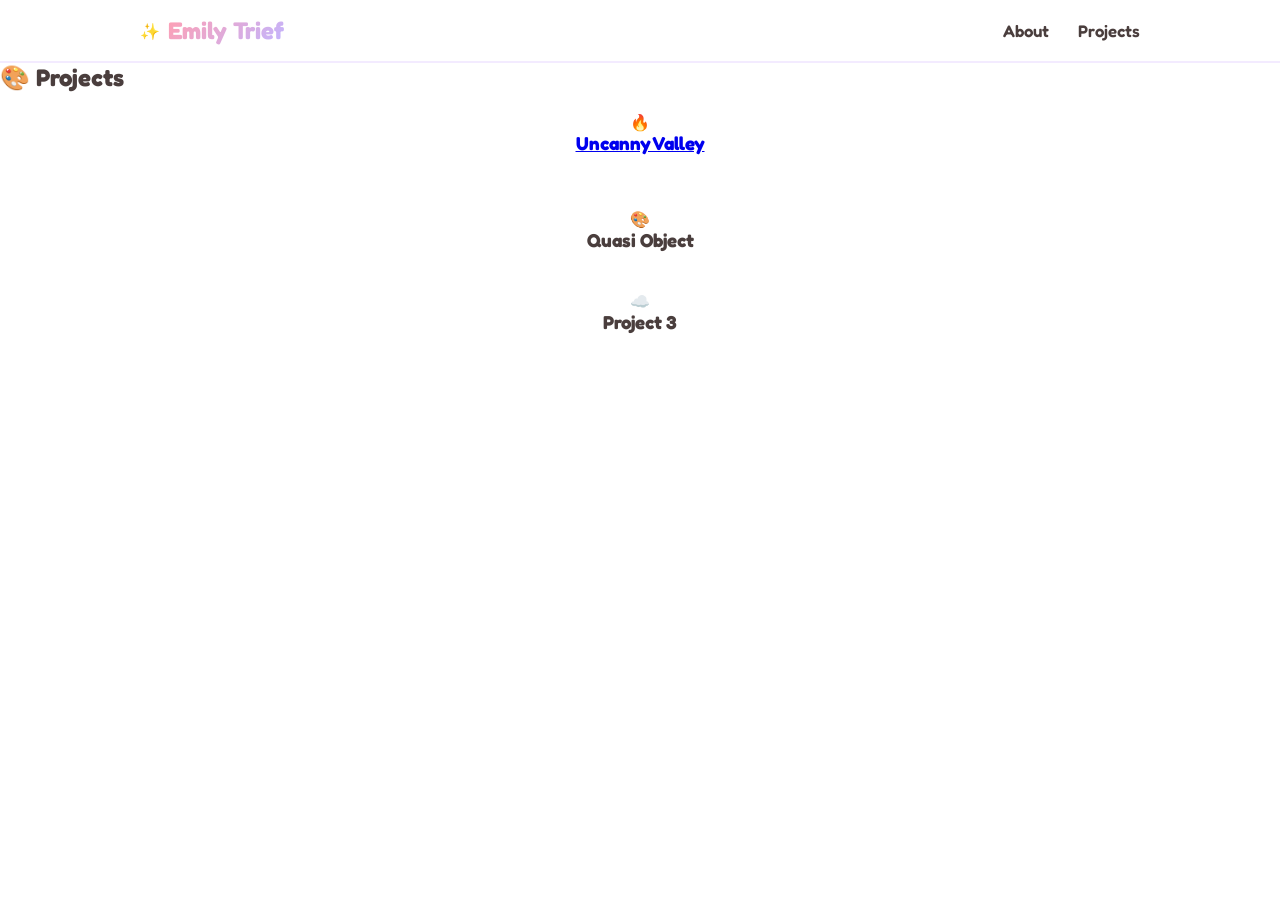
==== index.html @ 5f61d6f7 "Update index.html" ====
<!DOCTYPE html>
<html lang="en">
<head>
  <meta charset="UTF-8">
  <meta name="viewport" content="width=device-width, initial-scale=1.0">
  <meta name="description" content="Welcome to Emily Trief's portfolio. Designer, developer, and creator of cute, delightful, and interactive web experiences.">
  <title>Emily Trief's Portfolio</title>
  <link rel="preconnect" href="https://fonts.googleapis.com">
  <link rel="preconnect" href="https://fonts.gstatic.com" crossorigin>
  <link href="https://fonts.googleapis.com/css2?family=Fredoka:wght@300..700&display=swap" rel="stylesheet">
  <link rel="stylesheet" href="style.css">
</head>
<body>
  <div class="bg-pattern" id="bg-pattern"></div>
  <div class="floating-doodles" id="floating-doodles"></div>

  <header class="app-header">
    <div class="header-container">
      <a href="#" class="logo-area">
        <span class="logo-emoji">✨</span>
        <span class="logo-text">Emily Trief</span>
      </a>
      <nav class="nav-links" aria-label="Main Navigation">
        <a href="#about" class="nav-link">About</a>
        <a href="#projects" class="nav-link">Projects</a>
      </nav>
    </div>
  </header>

  <section id="projects" class="projects-section" aria-labelledby="projects-heading">
    <h2 id="projects-heading" class="section-title"><span class="title-emoji">🎨</span> Projects</h2>

    <div class="projects-grid">
      <article class="project-card card">
        <div class="project-icon">🔥</div>
        <h3 class="project-title"><a href="uncanny.html">Uncanny Valley</a></h3>
        <div class="project-tags"></div>
      </article>

      <article class="project-card card">
        <div class="project-icon">🎨</div>
        <h3 class="project-title">Quasi Object</h3>
        <model-viewer
            src="assets/quasi-object.glb"
            poster="path/to/poster-image.png"
            alt="A 3D model of a creative artifact"
            shadow-intensity="1"
            camera-controls
            auto-rotate
            ar>
        </model-viewer>
    </section>

      <article class="project-card card">
        <div class="project-icon">☁️</div>
        <h3 class="project-title">Project 3</h3>
        <div class="project-tags"></div>
      </article>
    </div>
  </section>

  <script src="script.js"></script>
</body>
</html>
---- style.css ----
/* Theme Variables */
:root {
  /* Default Theme: Peach & Lavender accents on White background */
  --bg-primary: #ffffff;
  --bg-secondary: #faf9ff;
  --text-main: #4a3e3d;
  --text-muted: #8d7e7c;
  --accent-color: #ff9fb2;
  --accent-hover: #ff7e98;
  --accent-secondary: #c2b5ff;
  --accent-secondary-hover: #a894ff;
  --pattern-color: #f1ecff;
  --doodle-color: rgba(194, 181, 255, 0.22);

  --card-bg: rgba(255, 255, 255, 0.88);
  --card-border: #f3ebff;
  --card-shadow: 0 10px 30px rgba(181, 163, 255, 0.12);
  --input-border: #f0e7ff;
}/* Base Styles */
* {
  box-sizing: border-box;
  margin: 0;
  padding: 0;
  font-family: 'Fredoka', 'Quicksand', 'Nunito', sans-serif;
  transition: background-color 0.4s ease, border-color 0.4s ease;
}
html {
  scroll-behavior: smooth;
}
body {
  background-color: var(--bg-primary);
  color: var(--text-main);
  min-height: 100vh;
  display: flex;
  flex-direction: column;
  position: relative;
  overflow-x: hidden;
}
/* Header & Navigation */
.app-header {
  padding: 1rem 2rem;
  background-color: rgba(255, 255, 255, 0.7);
  backdrop-filter: blur(10px);
  -webkit-backdrop-filter: blur(10px);
  border-bottom: 2px solid var(--card-border);
  position: sticky;
  top: 0;
  z-index: 10;
}
.header-container {
  max-width: 1000px;
  margin: 0 auto;
  display: flex;
  justify-content: space-between;
  align-items: center;
}
.logo-area {
  display: flex;
  align-items: center;
  gap: 0.5rem;
  text-decoration: none;
}
.logo-text {
  font-size: 1.5rem;
  font-weight: 700;
  background: linear-gradient(135deg, var(--accent-color), var(--accent-secondary));
  -webkit-background-clip: text;
  -webkit-text-fill-color: transparent;
  background-clip: text;
}
.nav-links {
  display: flex;
  gap: 1.8rem;
}
.nav-link {
  text-decoration: none;
  color: var(--text-main);
  font-size: 1.05rem;
  font-weight: 600;
  position: relative;
  padding: 0.2rem 0;
}
.nav-link::after {
  content: '';
  position: absolute;
  bottom: 0;
  left: 0;
  width: 0;
  height: 3px;
  background: var(--accent-color);
  border-radius: 4px;
  transition: width 0.3s ease;
}
.nav-link:hover::after {
  width: 100%;
}
.theme-toggle {
  background: var(--card-bg);
  border: 2px solid var(--card-border);
  padding: 0.5rem 1rem;
  border-radius: 30px;
  color: var(--text-main);
  cursor: pointer;
  display: flex;
  align-items: center;
  gap: 0.4rem;
  font-weight: 600;
  font-size: 0.9rem;
  box-shadow: 0 4px 8px rgba(0, 0, 0, 0.02);
  transition: transform 0.2s ease, box-shadow 0.2s ease;
}
.theme-toggle:hover {
  transform: scale(1.05);
  box-shadow: 0 6px 12px rgba(181, 163, 255, 0.12);
}
/* Particle Effects Container */
.particle-container {
  position: fixed;
  top: 0;
  left: 0;
  width: 100vw;
  height: 100vh;
  pointer-events: none;
  z-index: 99;
}
.particle {
  position: absolute;
  font-size: 1.5rem;
  pointer-events: none;
  animation: particle-fly 1.2s forwards cubic-bezier(0.1, 0.8, 0.3, 1);
}
@keyframes particle-fly {
  0% {
    transform: translate(-50%, -50%) scale(0) rotate(0deg);
    opacity: 1;
  }
  100% {
    transform: translate(calc(-50% + var(--dx)), calc(-50% + var(--dy))) scale(var(--sc)) rotate(var(--rot));
    opacity: 0;
  }
}
/* Main Layout */
.main-content {
  flex: 1;
  max-width: 1000px;
  width: 100%;
  margin: 0 auto;
  padding: 2.5rem 1.5rem;
}
.portfolio-container {
  display: flex;
  flex-direction: column;
  gap: 2.5rem;
}
.project-card {
  text-align: center;
  padding: 20px;
}

.project-tags {
  margin-top: 15px;
}

.tag {
  display: inline-block;
  margin: 0 4px;
}
model-viewer {
    width: 100%;
    height: 500px; /* Adjust based on your design */
    background-color: #f9f9f9;
    border-radius: 8px;
    --poster-color: transparent;
}

.model-container {
    padding: 2rem 5%;
    text-align: center;
}
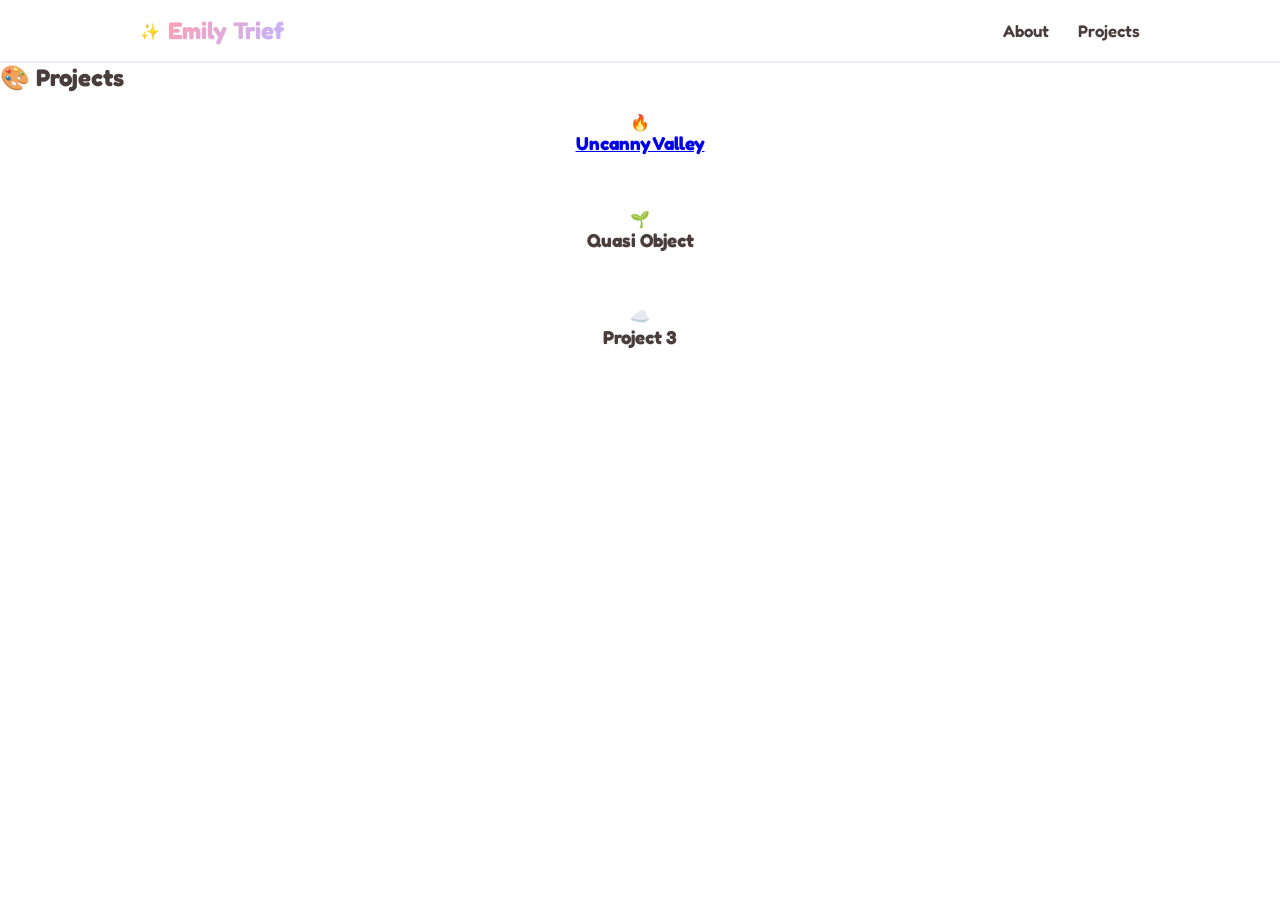
==== commit 3c9bbf8a: "add quasi-object piece" ====
--- a/index.html
+++ b/index.html
@@ -38,18 +38,10 @@
       </article>
 
       <article class="project-card card">
-        <div class="project-icon">🎨</div>
+        <div class="project-icon">🌱</div>
         <h3 class="project-title">Quasi Object</h3>
-        <model-viewer
-            src="assets/quasi-object.glb"
-            poster="path/to/poster-image.png"
-            alt="A 3D model of a creative artifact"
-            shadow-intensity="1"
-            camera-controls
-            auto-rotate
-            ar>
-        </model-viewer>
-    </section>
+        <div class="project-tags"></div>
+      </article>
 
       <article class="project-card card">
         <div class="project-icon">☁️</div>
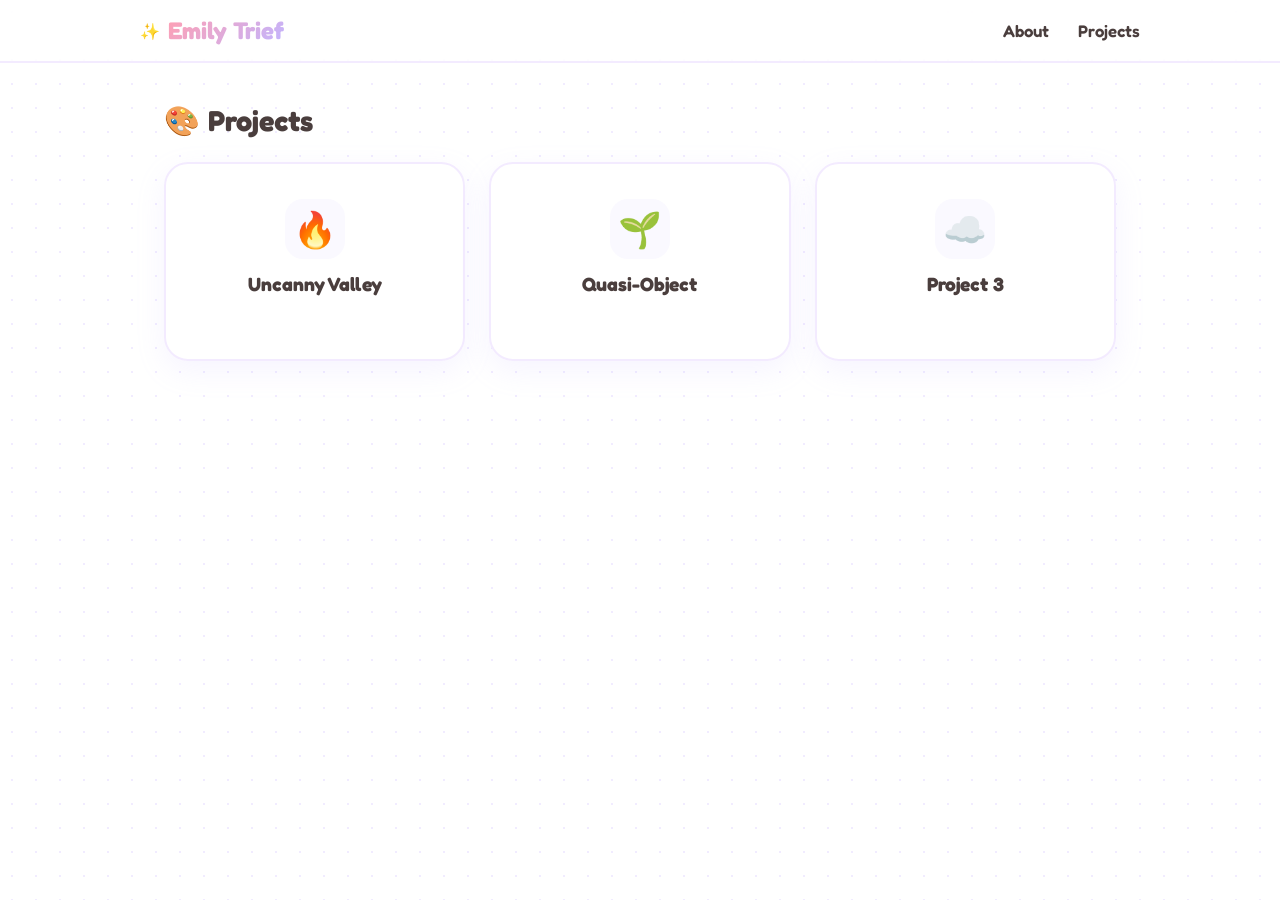
==== commit ae9d10a4: "gemini fix things" ====
--- a/index.html
+++ b/index.html
@@ -39,7 +39,7 @@
 
       <article class="project-card card">
         <div class="project-icon">🌱</div>
-        <h3 class="project-title">Quasi Object</h3>
+        <h3 class="project-title">Quasi-Object</h3>
         <div class="project-tags"></div>
       </article>
 
--- a/style.css
+++ b/style.css
@@ -139,22 +139,141 @@
     opacity: 0;
   }
 }
-/* Main Layout */
-.main-content {
-  flex: 1;
+
+/* Background Dotted Grid */
+.bg-pattern {
+  position: absolute;
+  top: 0;
+  left: 0;
+  width: 100%;
+  height: 100%;
+  z-index: -2;
+  background-image: radial-gradient(var(--pattern-color) 1.5px, transparent 1.5px);
+  background-size: 24px 24px;
+  pointer-events: none;
+}
+
+/* Background floating SVG doodles */
+.floating-doodles {
+  position: absolute;
+  top: 0;
+  left: 0;
+  width: 100%;
+  height: 100%;
+  z-index: -1;
+  pointer-events: none;
+  overflow: hidden;
+}
+
+.doodle {
+  position: absolute;
+  fill: none;
+  stroke: var(--doodle-color);
+  stroke-width: 2.5;
+  stroke-linecap: round;
+  stroke-linejoin: round;
+  animation: float-doodle 20s infinite linear;
+  opacity: 0.85;
+}
+
+@keyframes float-doodle {
+  0% {
+    transform: translateY(110vh) rotate(0deg) scale(1);
+  }
+  50% {
+    transform: translateY(50vh) rotate(180deg) scale(1.1);
+  }
+  100% {
+    transform: translateY(-10vh) rotate(360deg) scale(1);
+  }
+}
+
+/* Main Layout & Sections */
+.projects-section {
   max-width: 1000px;
   width: 100%;
   margin: 0 auto;
   padding: 2.5rem 1.5rem;
 }
-.portfolio-container {
+
+.section-title {
+  font-size: 1.8rem;
+  font-weight: 700;
+  margin-bottom: 1.5rem;
+  display: flex;
+  align-items: center;
+  gap: 0.5rem;
+}
+
+.title-emoji {
+  animation: logo-bounce 2s infinite ease-in-out;
+}
+
+@keyframes logo-bounce {
+  0%, 100% { transform: translateY(0); }
+  50% { transform: translateY(-5px); }
+}
+
+/* Glassmorphism Card Style */
+.card {
+  background: var(--card-bg);
+  border: 2px solid var(--card-border);
+  border-radius: 24px;
+  padding: 2.2rem;
+  box-shadow: var(--card-shadow);
+  backdrop-filter: blur(12px);
+  -webkit-backdrop-filter: blur(12px);
+}
+
+/* Projects Grid Layout */
+.projects-grid {
+  display: grid;
+  grid-template-columns: repeat(auto-fit, minmax(280px, 1fr));
+  gap: 1.5rem;
+  margin-top: 1.2rem;
+}
+
+.project-card {
   display: flex;
   flex-direction: column;
-  gap: 2.5rem;
-}
-.project-card {
+  align-items: center;
+  gap: 0.8rem;
   text-align: center;
-  padding: 20px;
+  transition: transform 0.3s cubic-bezier(0.175, 0.885, 0.32, 1.275), border-color 0.3s ease, box-shadow 0.3s ease;
+  cursor: pointer;
+  text-decoration: none;
+}
+
+.project-card:hover {
+  transform: translateY(-8px);
+  border-color: var(--accent-secondary);
+  box-shadow: 0 15px 30px rgba(181, 163, 255, 0.15);
+}
+
+.project-icon {
+  font-size: 2.2rem;
+  width: 60px;
+  height: 60px;
+  background: var(--bg-secondary);
+  border-radius: 18px;
+  display: flex;
+  align-items: center;
+  justify-content: center;
+}
+
+.project-title {
+  font-size: 1.2rem;
+  font-weight: 700;
+}
+
+.project-title a {
+  text-decoration: none;
+  color: var(--text-main);
+  transition: color 0.2s ease;
+}
+
+.project-title a:hover {
+  color: var(--accent-color);
 }
 
 .project-tags {
@@ -165,15 +284,19 @@
   display: inline-block;
   margin: 0 4px;
 }
+
+/* 3D Model Viewer Styles */
 model-viewer {
-    width: 100%;
-    height: 500px; /* Adjust based on your design */
-    background-color: #f9f9f9;
-    border-radius: 8px;
-    --poster-color: transparent;
+  width: 100%;
+  height: 400px;
+  background-color: #f9f9f9;
+  border-radius: 12px;
+  --poster-color: transparent;
+  display: block;
 }
 
 .model-container {
-    padding: 2rem 5%;
-    text-align: center;
-}
+  padding: 2rem 5%;
+  text-align: center;
+}
+
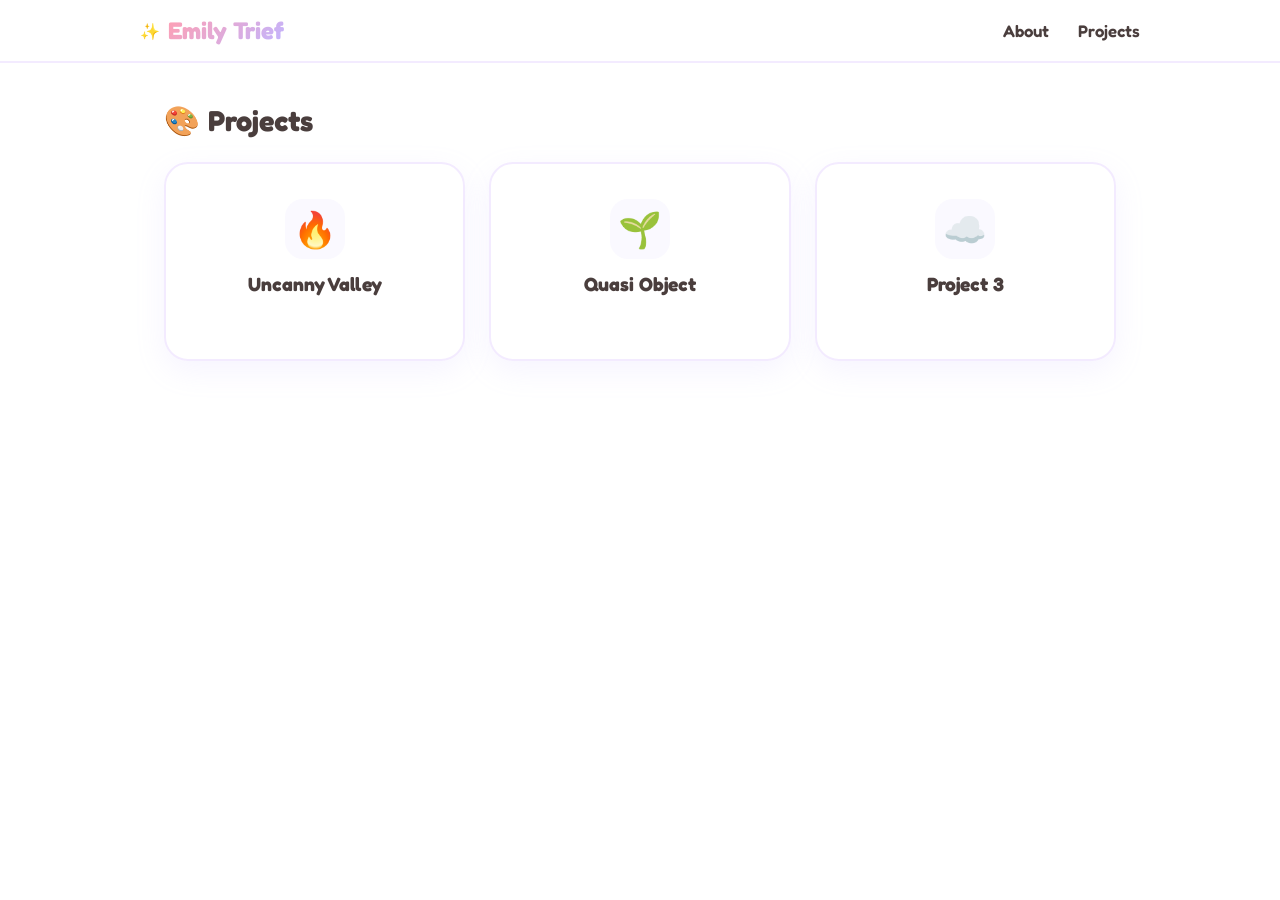
==== commit 44ec8405: "idk" ====
--- a/index.html
+++ b/index.html
@@ -11,7 +11,6 @@
   <link rel="stylesheet" href="style.css">
 </head>
 <body>
-  <div class="bg-pattern" id="bg-pattern"></div>
   <div class="floating-doodles" id="floating-doodles"></div>
 
   <header class="app-header">
@@ -39,7 +38,7 @@
 
       <article class="project-card card">
         <div class="project-icon">🌱</div>
-        <h3 class="project-title">Quasi-Object</h3>
+        <h3 class="project-title"><a href="quasi-object.html">Quasi Object</a></h3>
         <div class="project-tags"></div>
       </article>
 
--- a/style.css
+++ b/style.css
@@ -140,18 +140,7 @@
   }
 }
 
-/* Background Dotted Grid */
-.bg-pattern {
-  position: absolute;
-  top: 0;
-  left: 0;
-  width: 100%;
-  height: 100%;
-  z-index: -2;
-  background-image: radial-gradient(var(--pattern-color) 1.5px, transparent 1.5px);
-  background-size: 24px 24px;
-  pointer-events: none;
-}
+
 
 /* Background floating SVG doodles */
 .floating-doodles {
@@ -299,4 +288,3 @@
   padding: 2rem 5%;
   text-align: center;
 }
-
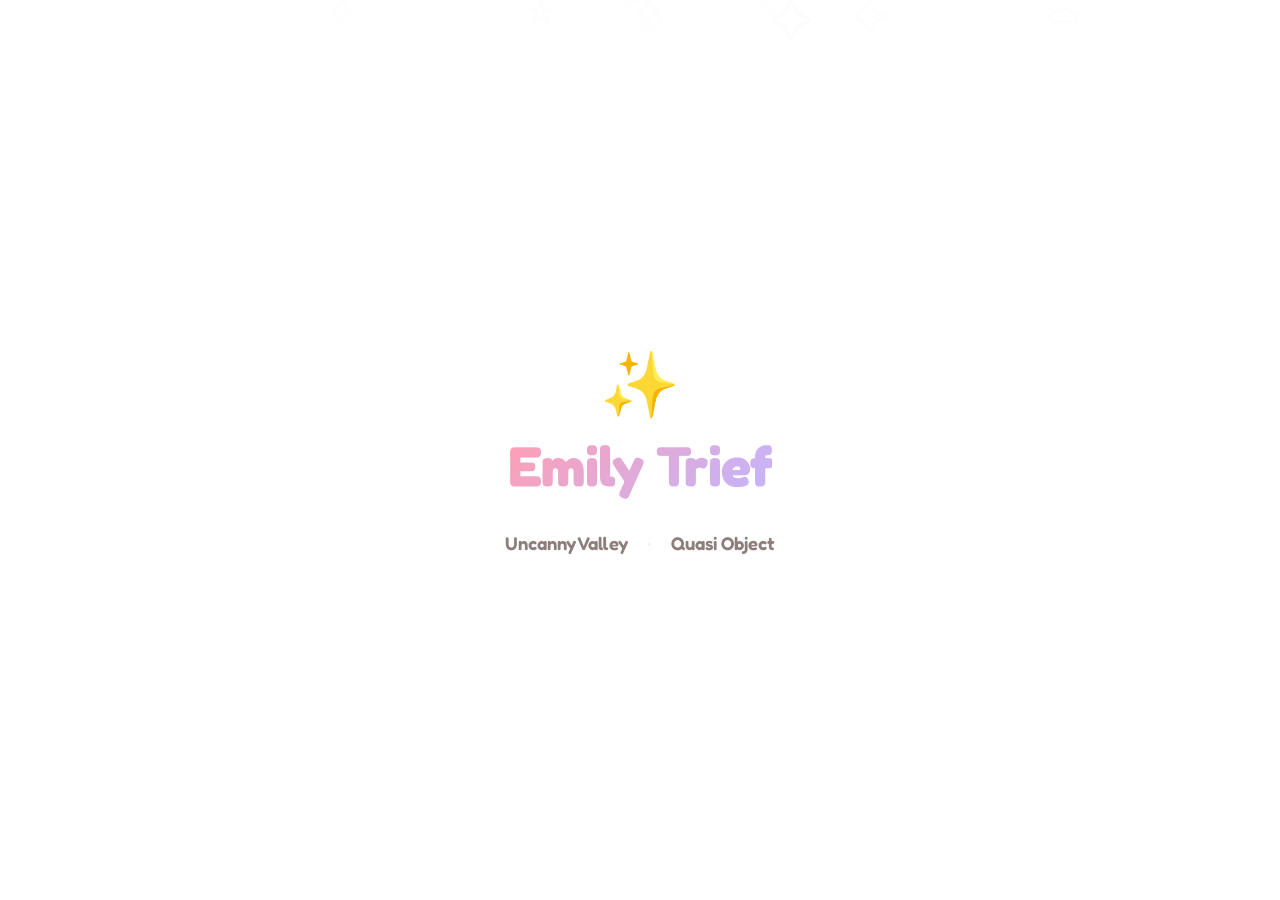
==== commit 43883854: "update" ====
--- a/index.html
+++ b/index.html
@@ -10,45 +10,18 @@
   <link href="https://fonts.googleapis.com/css2?family=Fredoka:wght@300..700&display=swap" rel="stylesheet">
   <link rel="stylesheet" href="style.css">
 </head>
-<body>
+<body style="justify-content: center; align-items: center; display: flex;">
   <div class="floating-doodles" id="floating-doodles"></div>
 
-  <header class="app-header">
-    <div class="header-container">
-      <a href="#" class="logo-area">
-        <span class="logo-emoji">✨</span>
-        <span class="logo-text">Emily Trief</span>
-      </a>
-      <nav class="nav-links" aria-label="Main Navigation">
-        <a href="#about" class="nav-link">About</a>
-        <a href="#projects" class="nav-link">Projects</a>
-      </nav>
-    </div>
-  </header>
-
-  <section id="projects" class="projects-section" aria-labelledby="projects-heading">
-    <h2 id="projects-heading" class="section-title"><span class="title-emoji">🎨</span> Projects</h2>
-
-    <div class="projects-grid">
-      <article class="project-card card">
-        <div class="project-icon">🔥</div>
-        <h3 class="project-title"><a href="uncanny.html">Uncanny Valley</a></h3>
-        <div class="project-tags"></div>
-      </article>
-
-      <article class="project-card card">
-        <div class="project-icon">🌱</div>
-        <h3 class="project-title"><a href="quasi-object.html">Quasi Object</a></h3>
-        <div class="project-tags"></div>
-      </article>
-
-      <article class="project-card card">
-        <div class="project-icon">☁️</div>
-        <h3 class="project-title">Project 3</h3>
-        <div class="project-tags"></div>
-      </article>
-    </div>
-  </section>
+  <main class="centered-brand-container">
+    <span class="twinkle-star">✨</span>
+    <h1 class="brand-name">Emily Trief</h1>
+    <nav class="subtle-nav" aria-label="Project Navigation">
+      <a href="uncanny.html" class="subtle-link">Uncanny Valley</a>
+      <span class="bullet">•</span>
+      <a href="quasi-object.html" class="subtle-link">Quasi Object</a>
+    </nav>
+  </main>
 
   <script src="script.js"></script>
 </body>
--- a/style.css
+++ b/style.css
@@ -288,3 +288,73 @@
   padding: 2rem 5%;
   text-align: center;
 }
+
+/* Centered Landing Page Styles */
+.centered-brand-container {
+  display: flex;
+  flex-direction: column;
+  align-items: center;
+  justify-content: center;
+  text-align: center;
+  padding: 2rem;
+  z-index: 1;
+}
+
+.twinkle-star {
+  font-size: 4rem;
+  display: inline-block;
+  margin-bottom: 0.5rem;
+  animation: twinkle-glow 2s infinite ease-in-out;
+}
+
+@keyframes twinkle-glow {
+  0%, 100% {
+    transform: scale(1) rotate(0deg);
+    filter: drop-shadow(0 0 2px rgba(255, 223, 0, 0.4));
+    opacity: 0.5;
+  }
+  50% {
+    transform: scale(1.25) rotate(15deg);
+    filter: drop-shadow(0 0 15px rgba(255, 223, 0, 0.8));
+    opacity: 1;
+  }
+}
+
+.brand-name {
+  font-size: 3.5rem;
+  font-weight: 700;
+  margin-bottom: 1.5rem;
+  background: linear-gradient(135deg, var(--accent-color), var(--accent-secondary));
+  -webkit-background-clip: text;
+  -webkit-text-fill-color: transparent;
+  background-clip: text;
+  letter-spacing: -0.5px;
+}
+
+.subtle-nav {
+  display: flex;
+  align-items: center;
+  gap: 1.2rem;
+  margin-top: 0.5rem;
+}
+
+.subtle-link {
+  font-family: 'Fredoka', sans-serif;
+  font-size: 1.15rem;
+  font-weight: 600;
+  color: var(--text-muted);
+  text-decoration: none;
+  transition: color 0.3s ease, transform 0.2s ease;
+}
+
+.subtle-link:hover {
+  color: var(--accent-color);
+  transform: translateY(-2px);
+}
+
+.bullet {
+  color: var(--card-border);
+  font-size: 1.2rem;
+  user-select: none;
+}
+
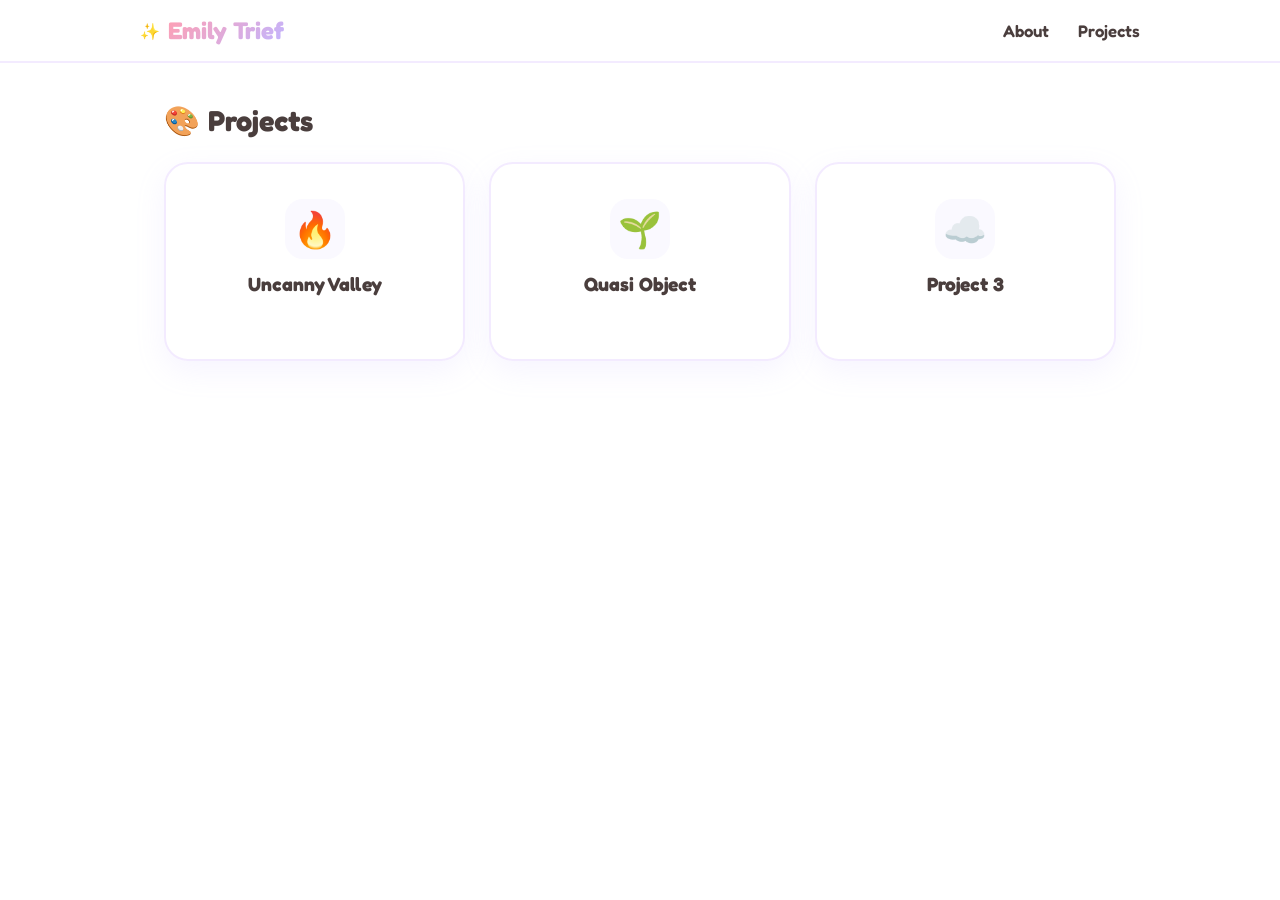
==== commit 9ba99052: "Revert "update" This reverts commit 438838546535d1754ba7ea49d2851e0054745888." ====
--- a/index.html
+++ b/index.html
@@ -10,18 +10,45 @@
   <link href="https://fonts.googleapis.com/css2?family=Fredoka:wght@300..700&display=swap" rel="stylesheet">
   <link rel="stylesheet" href="style.css">
 </head>
-<body style="justify-content: center; align-items: center; display: flex;">
+<body>
   <div class="floating-doodles" id="floating-doodles"></div>
 
-  <main class="centered-brand-container">
-    <span class="twinkle-star">✨</span>
-    <h1 class="brand-name">Emily Trief</h1>
-    <nav class="subtle-nav" aria-label="Project Navigation">
-      <a href="uncanny.html" class="subtle-link">Uncanny Valley</a>
-      <span class="bullet">•</span>
-      <a href="quasi-object.html" class="subtle-link">Quasi Object</a>
-    </nav>
-  </main>
+  <header class="app-header">
+    <div class="header-container">
+      <a href="#" class="logo-area">
+        <span class="logo-emoji">✨</span>
+        <span class="logo-text">Emily Trief</span>
+      </a>
+      <nav class="nav-links" aria-label="Main Navigation">
+        <a href="#about" class="nav-link">About</a>
+        <a href="#projects" class="nav-link">Projects</a>
+      </nav>
+    </div>
+  </header>
+
+  <section id="projects" class="projects-section" aria-labelledby="projects-heading">
+    <h2 id="projects-heading" class="section-title"><span class="title-emoji">🎨</span> Projects</h2>
+
+    <div class="projects-grid">
+      <article class="project-card card">
+        <div class="project-icon">🔥</div>
+        <h3 class="project-title"><a href="uncanny.html">Uncanny Valley</a></h3>
+        <div class="project-tags"></div>
+      </article>
+
+      <article class="project-card card">
+        <div class="project-icon">🌱</div>
+        <h3 class="project-title"><a href="quasi-object.html">Quasi Object</a></h3>
+        <div class="project-tags"></div>
+      </article>
+
+      <article class="project-card card">
+        <div class="project-icon">☁️</div>
+        <h3 class="project-title">Project 3</h3>
+        <div class="project-tags"></div>
+      </article>
+    </div>
+  </section>
 
   <script src="script.js"></script>
 </body>
--- a/style.css
+++ b/style.css
@@ -288,73 +288,3 @@
   padding: 2rem 5%;
   text-align: center;
 }
-
-/* Centered Landing Page Styles */
-.centered-brand-container {
-  display: flex;
-  flex-direction: column;
-  align-items: center;
-  justify-content: center;
-  text-align: center;
-  padding: 2rem;
-  z-index: 1;
-}
-
-.twinkle-star {
-  font-size: 4rem;
-  display: inline-block;
-  margin-bottom: 0.5rem;
-  animation: twinkle-glow 2s infinite ease-in-out;
-}
-
-@keyframes twinkle-glow {
-  0%, 100% {
-    transform: scale(1) rotate(0deg);
-    filter: drop-shadow(0 0 2px rgba(255, 223, 0, 0.4));
-    opacity: 0.5;
-  }
-  50% {
-    transform: scale(1.25) rotate(15deg);
-    filter: drop-shadow(0 0 15px rgba(255, 223, 0, 0.8));
-    opacity: 1;
-  }
-}
-
-.brand-name {
-  font-size: 3.5rem;
-  font-weight: 700;
-  margin-bottom: 1.5rem;
-  background: linear-gradient(135deg, var(--accent-color), var(--accent-secondary));
-  -webkit-background-clip: text;
-  -webkit-text-fill-color: transparent;
-  background-clip: text;
-  letter-spacing: -0.5px;
-}
-
-.subtle-nav {
-  display: flex;
-  align-items: center;
-  gap: 1.2rem;
-  margin-top: 0.5rem;
-}
-
-.subtle-link {
-  font-family: 'Fredoka', sans-serif;
-  font-size: 1.15rem;
-  font-weight: 600;
-  color: var(--text-muted);
-  text-decoration: none;
-  transition: color 0.3s ease, transform 0.2s ease;
-}
-
-.subtle-link:hover {
-  color: var(--accent-color);
-  transform: translateY(-2px);
-}
-
-.bullet {
-  color: var(--card-border);
-  font-size: 1.2rem;
-  user-select: none;
-}
-
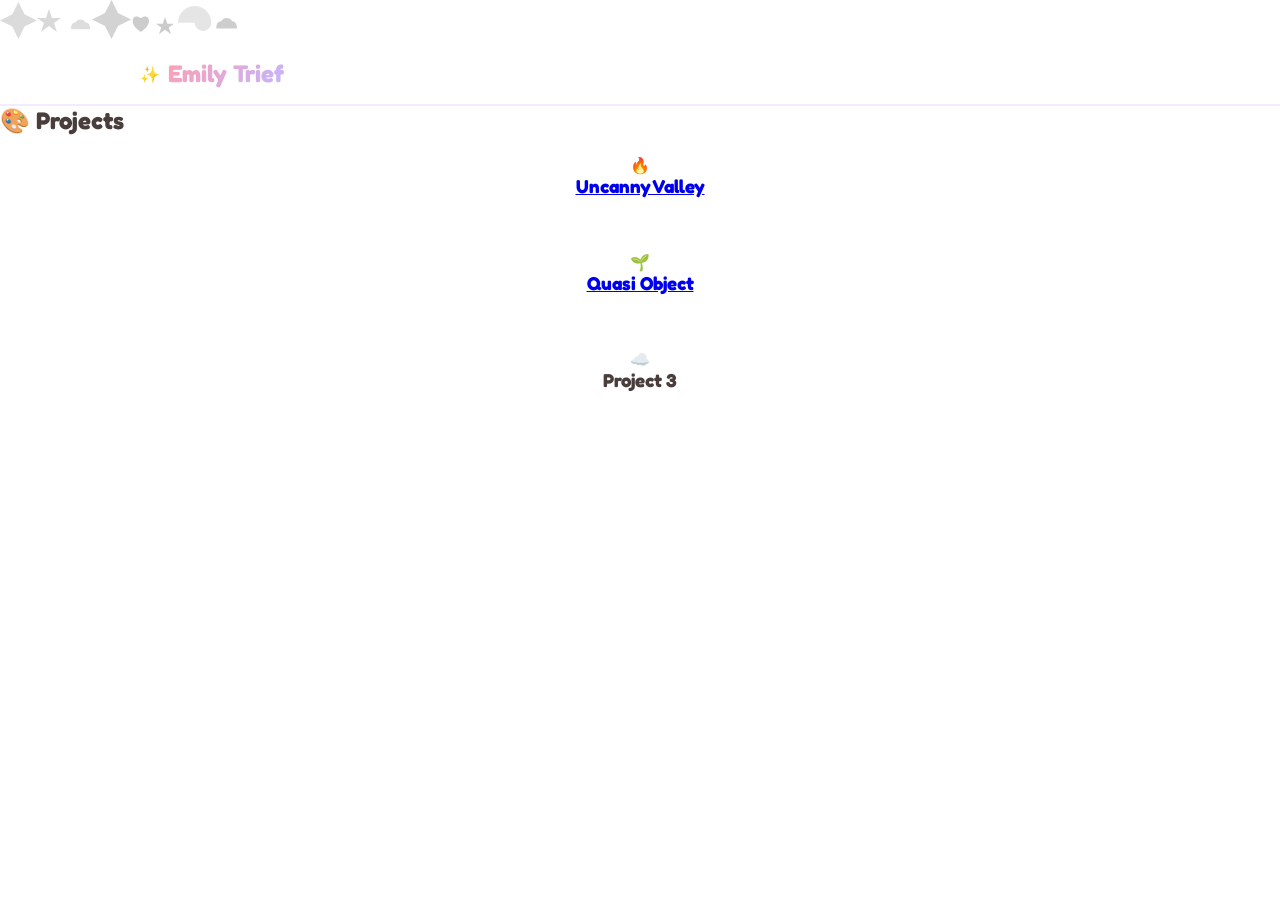
==== commit be4fa173: "get rid of about and project section" ====
--- a/index.html
+++ b/index.html
@@ -19,9 +19,7 @@
         <span class="logo-emoji">✨</span>
         <span class="logo-text">Emily Trief</span>
       </a>
-      <nav class="nav-links" aria-label="Main Navigation">
-        <a href="#about" class="nav-link">About</a>
-        <a href="#projects" class="nav-link">Projects</a>
+
       </nav>
     </div>
   </header>
--- a/style.css
+++ b/style.css
@@ -139,130 +139,22 @@
     opacity: 0;
   }
 }
-
-
-
-/* Background floating SVG doodles */
-.floating-doodles {
-  position: absolute;
-  top: 0;
-  left: 0;
-  width: 100%;
-  height: 100%;
-  z-index: -1;
-  pointer-events: none;
-  overflow: hidden;
-}
-
-.doodle {
-  position: absolute;
-  fill: none;
-  stroke: var(--doodle-color);
-  stroke-width: 2.5;
-  stroke-linecap: round;
-  stroke-linejoin: round;
-  animation: float-doodle 20s infinite linear;
-  opacity: 0.85;
-}
-
-@keyframes float-doodle {
-  0% {
-    transform: translateY(110vh) rotate(0deg) scale(1);
-  }
-  50% {
-    transform: translateY(50vh) rotate(180deg) scale(1.1);
-  }
-  100% {
-    transform: translateY(-10vh) rotate(360deg) scale(1);
-  }
-}
-
-/* Main Layout & Sections */
-.projects-section {
+/* Main Layout */
+.main-content {
+  flex: 1;
   max-width: 1000px;
   width: 100%;
   margin: 0 auto;
   padding: 2.5rem 1.5rem;
 }
-
-.section-title {
-  font-size: 1.8rem;
-  font-weight: 700;
-  margin-bottom: 1.5rem;
-  display: flex;
-  align-items: center;
-  gap: 0.5rem;
-}
-
-.title-emoji {
-  animation: logo-bounce 2s infinite ease-in-out;
-}
-
-@keyframes logo-bounce {
-  0%, 100% { transform: translateY(0); }
-  50% { transform: translateY(-5px); }
-}
-
-/* Glassmorphism Card Style */
-.card {
-  background: var(--card-bg);
-  border: 2px solid var(--card-border);
-  border-radius: 24px;
-  padding: 2.2rem;
-  box-shadow: var(--card-shadow);
-  backdrop-filter: blur(12px);
-  -webkit-backdrop-filter: blur(12px);
-}
-
-/* Projects Grid Layout */
-.projects-grid {
-  display: grid;
-  grid-template-columns: repeat(auto-fit, minmax(280px, 1fr));
-  gap: 1.5rem;
-  margin-top: 1.2rem;
-}
-
-.project-card {
+.portfolio-container {
   display: flex;
   flex-direction: column;
-  align-items: center;
-  gap: 0.8rem;
+  gap: 2.5rem;
+}
+.project-card {
   text-align: center;
-  transition: transform 0.3s cubic-bezier(0.175, 0.885, 0.32, 1.275), border-color 0.3s ease, box-shadow 0.3s ease;
-  cursor: pointer;
-  text-decoration: none;
-}
-
-.project-card:hover {
-  transform: translateY(-8px);
-  border-color: var(--accent-secondary);
-  box-shadow: 0 15px 30px rgba(181, 163, 255, 0.15);
-}
-
-.project-icon {
-  font-size: 2.2rem;
-  width: 60px;
-  height: 60px;
-  background: var(--bg-secondary);
-  border-radius: 18px;
-  display: flex;
-  align-items: center;
-  justify-content: center;
-}
-
-.project-title {
-  font-size: 1.2rem;
-  font-weight: 700;
-}
-
-.project-title a {
-  text-decoration: none;
-  color: var(--text-main);
-  transition: color 0.2s ease;
-}
-
-.project-title a:hover {
-  color: var(--accent-color);
+  padding: 20px;
 }
 
 .project-tags {
@@ -273,18 +165,15 @@
   display: inline-block;
   margin: 0 4px;
 }
-
-/* 3D Model Viewer Styles */
 model-viewer {
-  width: 100%;
-  height: 400px;
-  background-color: #f9f9f9;
-  border-radius: 12px;
-  --poster-color: transparent;
-  display: block;
+    width: 100%;
+    height: 500px; /* Adjust based on your design */
+    background-color: #f9f9f9;
+    border-radius: 8px;
+    --poster-color: transparent;
 }
 
 .model-container {
-  padding: 2rem 5%;
-  text-align: center;
+    padding: 2rem 5%;
+    text-align: center;
 }
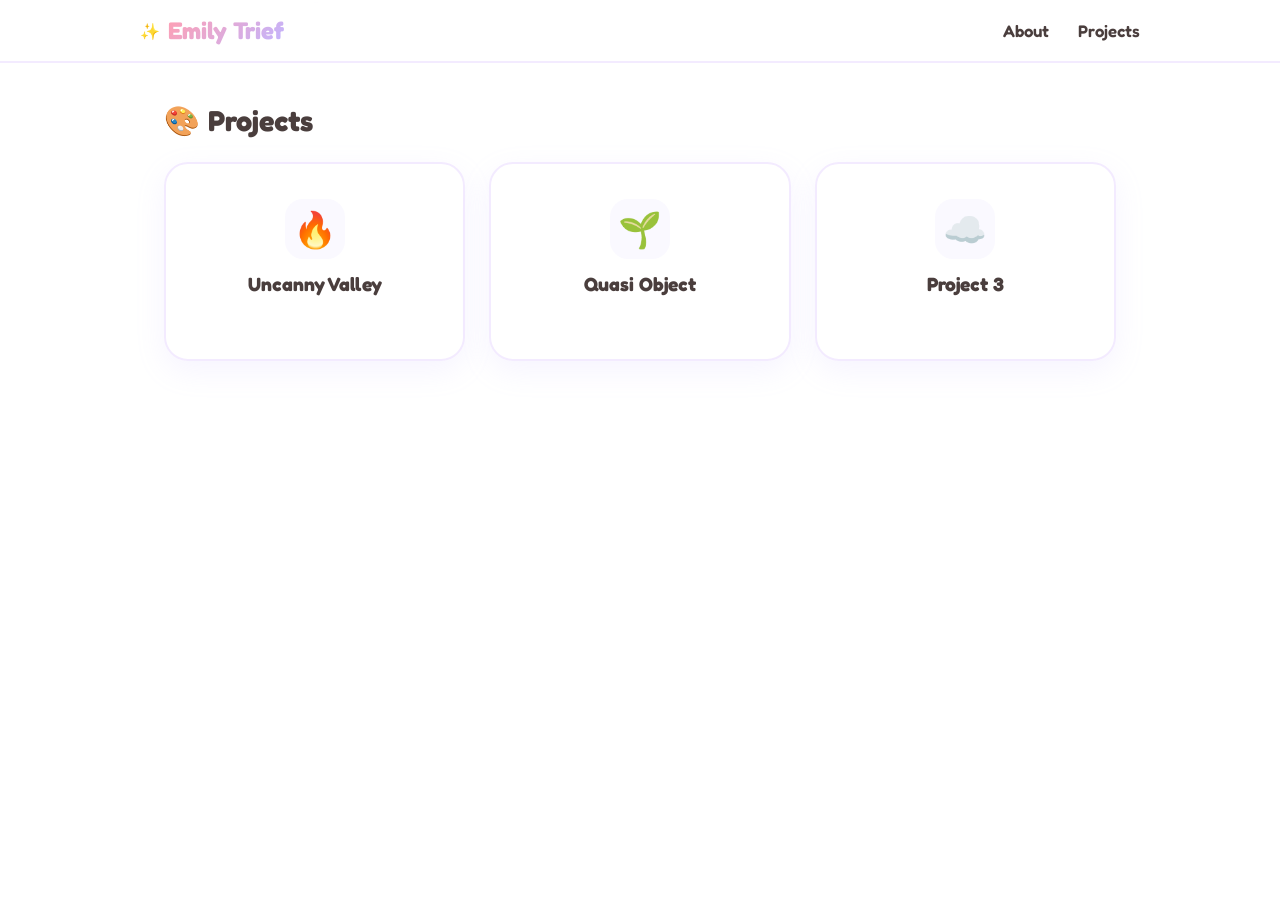
==== commit 3e016e78: "Revert "get rid of about and project section" This reverts commit be4fa17316bae540afab80dc628c1b9e71" ====
--- a/index.html
+++ b/index.html
@@ -19,7 +19,9 @@
         <span class="logo-emoji">✨</span>
         <span class="logo-text">Emily Trief</span>
       </a>
-
+      <nav class="nav-links" aria-label="Main Navigation">
+        <a href="#about" class="nav-link">About</a>
+        <a href="#projects" class="nav-link">Projects</a>
       </nav>
     </div>
   </header>
--- a/style.css
+++ b/style.css
@@ -139,22 +139,130 @@
     opacity: 0;
   }
 }
-/* Main Layout */
-.main-content {
-  flex: 1;
+
+
+
+/* Background floating SVG doodles */
+.floating-doodles {
+  position: absolute;
+  top: 0;
+  left: 0;
+  width: 100%;
+  height: 100%;
+  z-index: -1;
+  pointer-events: none;
+  overflow: hidden;
+}
+
+.doodle {
+  position: absolute;
+  fill: none;
+  stroke: var(--doodle-color);
+  stroke-width: 2.5;
+  stroke-linecap: round;
+  stroke-linejoin: round;
+  animation: float-doodle 20s infinite linear;
+  opacity: 0.85;
+}
+
+@keyframes float-doodle {
+  0% {
+    transform: translateY(110vh) rotate(0deg) scale(1);
+  }
+  50% {
+    transform: translateY(50vh) rotate(180deg) scale(1.1);
+  }
+  100% {
+    transform: translateY(-10vh) rotate(360deg) scale(1);
+  }
+}
+
+/* Main Layout & Sections */
+.projects-section {
   max-width: 1000px;
   width: 100%;
   margin: 0 auto;
   padding: 2.5rem 1.5rem;
 }
-.portfolio-container {
+
+.section-title {
+  font-size: 1.8rem;
+  font-weight: 700;
+  margin-bottom: 1.5rem;
+  display: flex;
+  align-items: center;
+  gap: 0.5rem;
+}
+
+.title-emoji {
+  animation: logo-bounce 2s infinite ease-in-out;
+}
+
+@keyframes logo-bounce {
+  0%, 100% { transform: translateY(0); }
+  50% { transform: translateY(-5px); }
+}
+
+/* Glassmorphism Card Style */
+.card {
+  background: var(--card-bg);
+  border: 2px solid var(--card-border);
+  border-radius: 24px;
+  padding: 2.2rem;
+  box-shadow: var(--card-shadow);
+  backdrop-filter: blur(12px);
+  -webkit-backdrop-filter: blur(12px);
+}
+
+/* Projects Grid Layout */
+.projects-grid {
+  display: grid;
+  grid-template-columns: repeat(auto-fit, minmax(280px, 1fr));
+  gap: 1.5rem;
+  margin-top: 1.2rem;
+}
+
+.project-card {
   display: flex;
   flex-direction: column;
-  gap: 2.5rem;
-}
-.project-card {
+  align-items: center;
+  gap: 0.8rem;
   text-align: center;
-  padding: 20px;
+  transition: transform 0.3s cubic-bezier(0.175, 0.885, 0.32, 1.275), border-color 0.3s ease, box-shadow 0.3s ease;
+  cursor: pointer;
+  text-decoration: none;
+}
+
+.project-card:hover {
+  transform: translateY(-8px);
+  border-color: var(--accent-secondary);
+  box-shadow: 0 15px 30px rgba(181, 163, 255, 0.15);
+}
+
+.project-icon {
+  font-size: 2.2rem;
+  width: 60px;
+  height: 60px;
+  background: var(--bg-secondary);
+  border-radius: 18px;
+  display: flex;
+  align-items: center;
+  justify-content: center;
+}
+
+.project-title {
+  font-size: 1.2rem;
+  font-weight: 700;
+}
+
+.project-title a {
+  text-decoration: none;
+  color: var(--text-main);
+  transition: color 0.2s ease;
+}
+
+.project-title a:hover {
+  color: var(--accent-color);
 }
 
 .project-tags {
@@ -165,15 +273,18 @@
   display: inline-block;
   margin: 0 4px;
 }
+
+/* 3D Model Viewer Styles */
 model-viewer {
-    width: 100%;
-    height: 500px; /* Adjust based on your design */
-    background-color: #f9f9f9;
-    border-radius: 8px;
-    --poster-color: transparent;
+  width: 100%;
+  height: 400px;
+  background-color: #f9f9f9;
+  border-radius: 12px;
+  --poster-color: transparent;
+  display: block;
 }
 
 .model-container {
-    padding: 2rem 5%;
-    text-align: center;
-}
+  padding: 2rem 5%;
+  text-align: center;
+}
